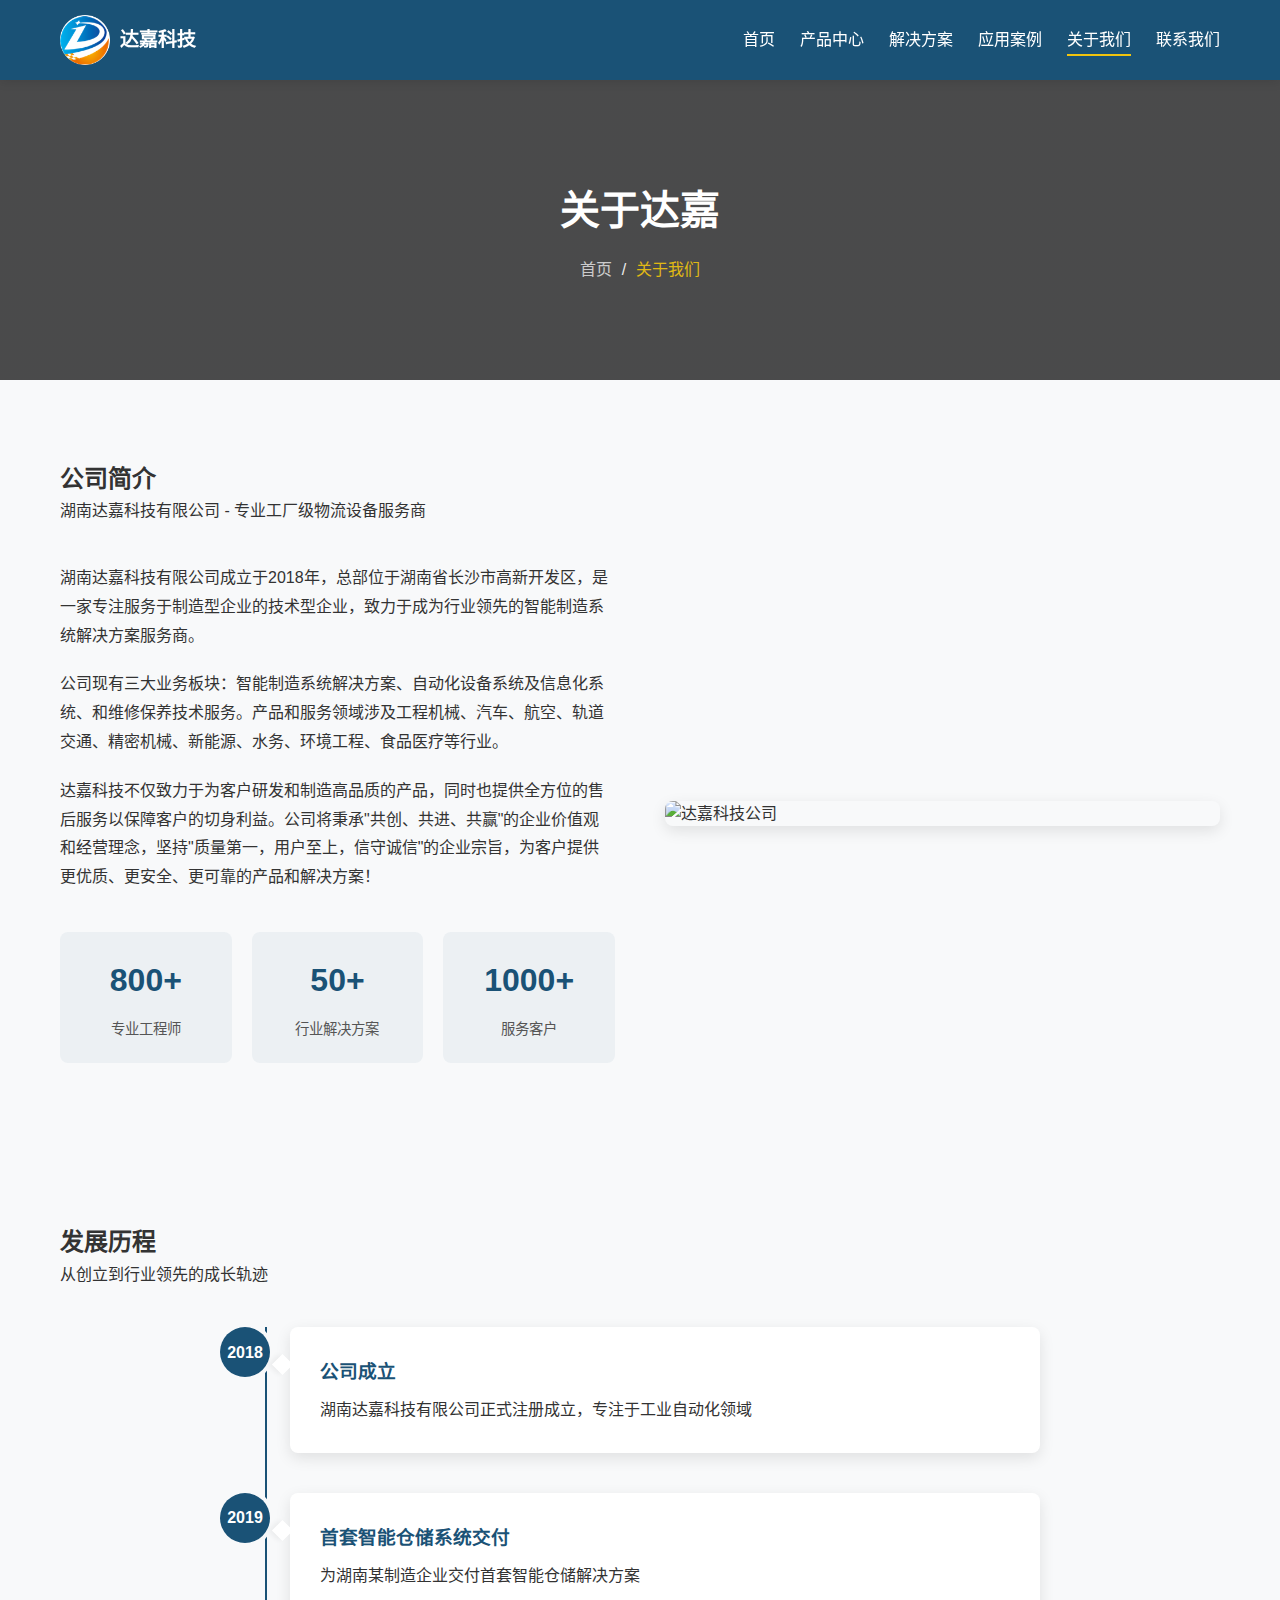
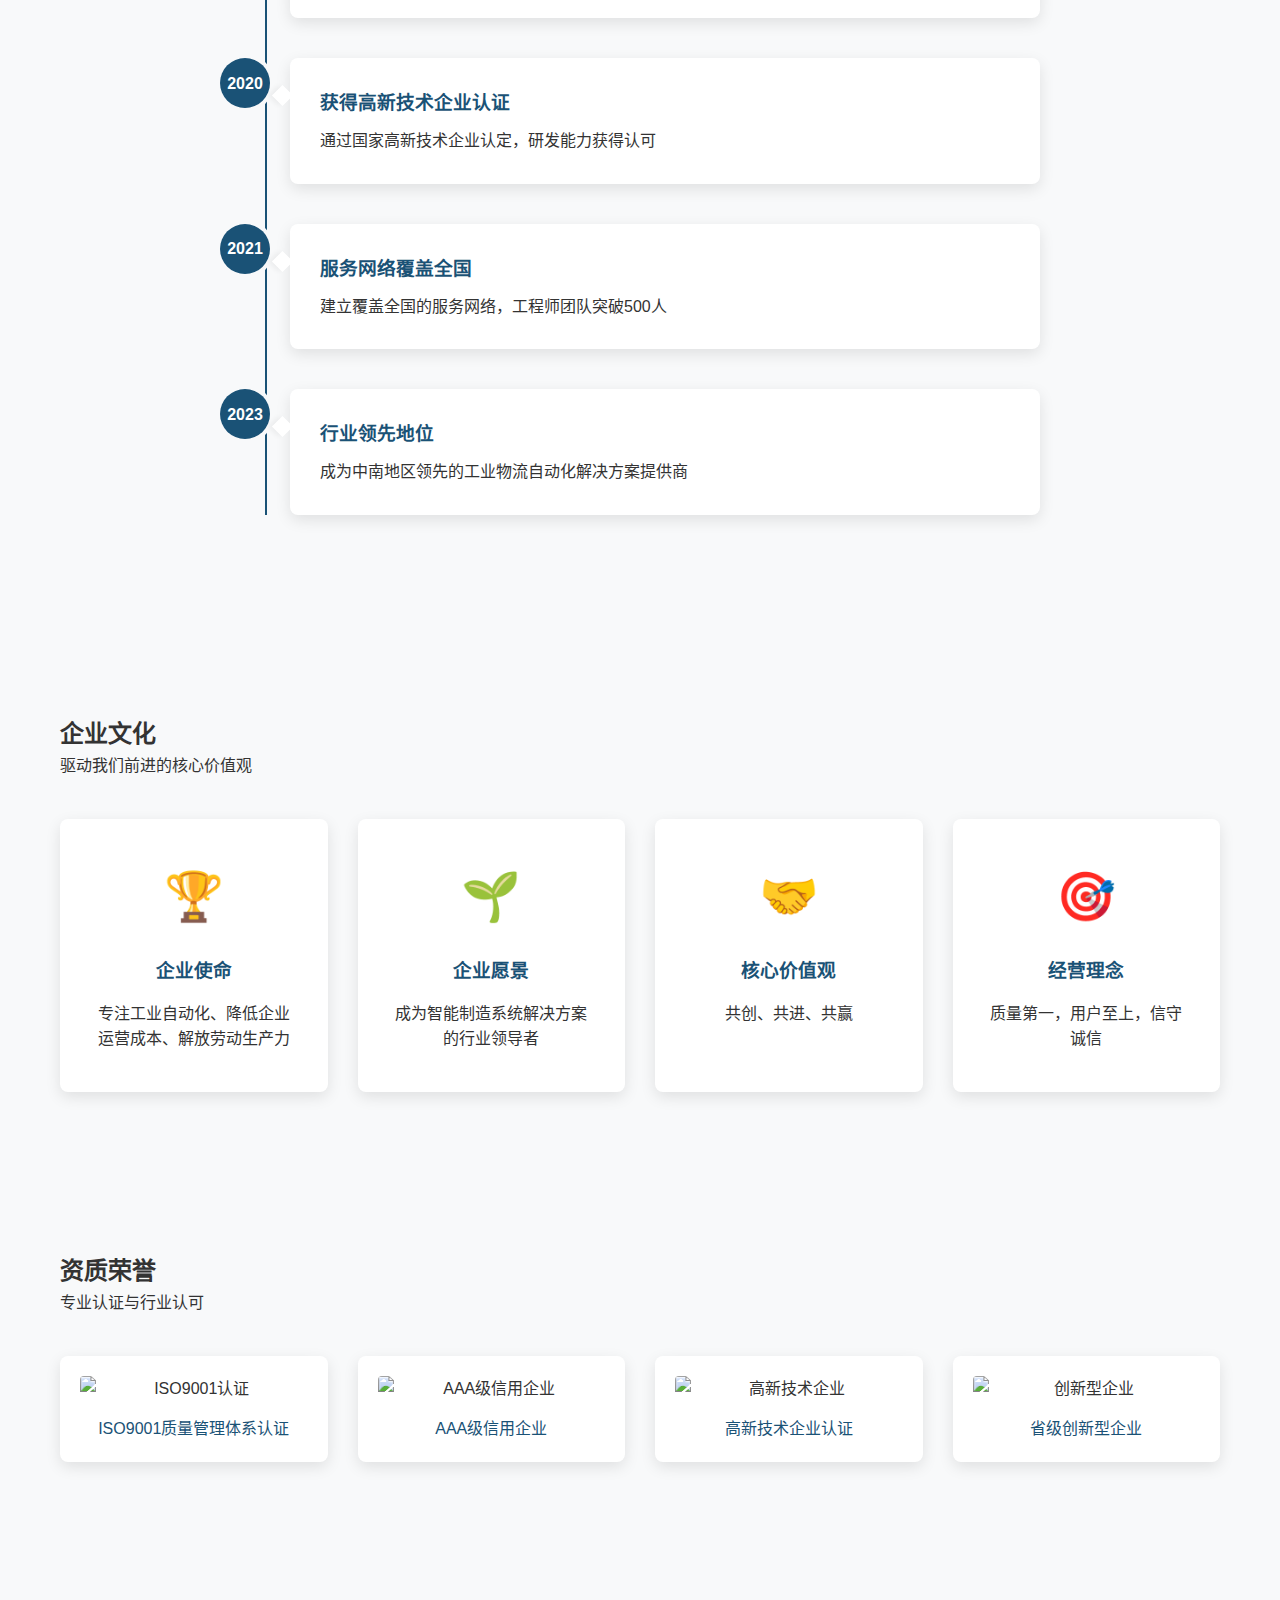
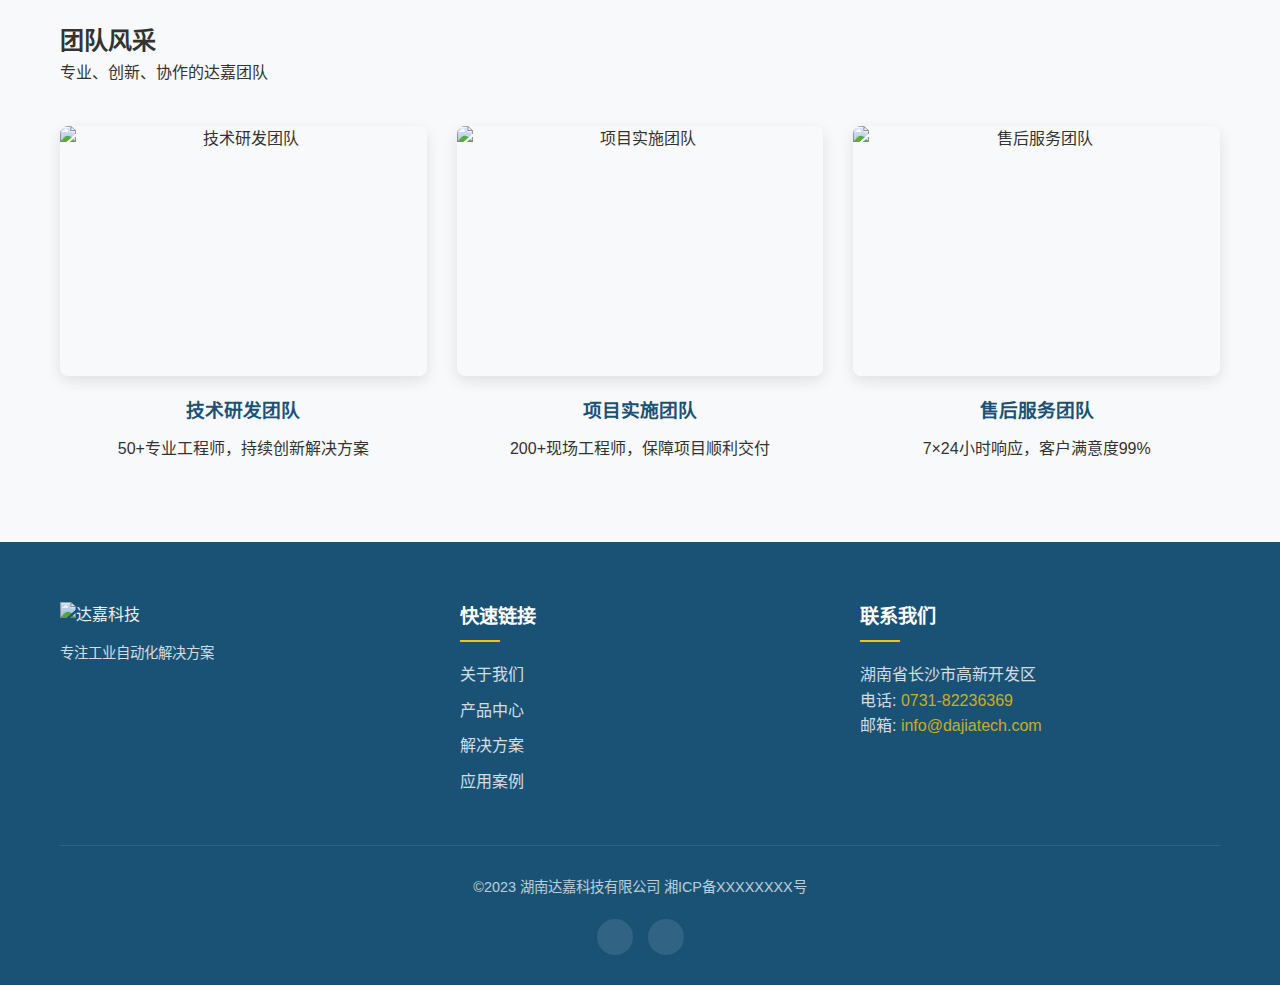
==== about.html @ d8d7ec92 "Add files via upload" ====
<!DOCTYPE html>
<html lang="zh-CN">
<head>
    <meta charset="UTF-8">
    <meta name="viewport" content="width=device-width, initial-scale=1.0">
    <meta name="description" content="湖南达嘉科技有限公司 - 专业工厂级物流设备服务商，提供智能制造系统解决方案、自动化设备和维修保养技术服务">
    <meta name="keywords" content="达嘉科技,公司简介,发展历程,企业文化,资质荣誉">
    <title>关于我们 - 湖南达嘉科技有限公司</title>
    <link rel="stylesheet" href="css/index.css">
    <link rel="stylesheet" href="css/about.css">
    <link rel="preload" href="assets/img/about-banner.jpg" as="image">
    <link rel="icon" href="assets/img/favicon.ico" type="image/x-icon">
</head>
<body>
    <!-- 导航栏 -->
    <header>
        <nav class="navbar">
            <div class="container nav-container">
                <a href="index.html" class="logo-link" aria-label="达嘉科技首页">
                    <img src="assets/img/logo.png" alt="达嘉科技" class="logo-img" width="180" height="60" loading="eager">
                    <span class="logo-text">达嘉科技</span>
                </a>
                <button class="mobile-menu-btn" aria-label="菜单" aria-expanded="false">
                    <span class="menu-icon"></span>
                </button>
                <ul class="menu">
                    <li><a href="index.html">首页</a></li>
                    <li><a href="products.html">产品中心</a></li>
                    <li><a href="solutions.html">解决方案</a></li>
                    <li><a href="cases.html">应用案例</a></li>
                    <li><a href="about.html" class="active">关于我们</a></li>
                    <li><a href="contact.html">联系我们</a></li>
                </ul>
            </div>
        </nav>
    </header>
    
    <!-- 关于我们 Banner -->
    <section class="page-banner" aria-label="关于达嘉">
        <div class="container">
            <h1>关于达嘉</h1>
            <p class="breadcrumb">
                <a href="index.html">首页</a> / <span>关于我们</span>
            </p>
        </div>
    </section>
    
    <!-- 主要内容 -->
    <main class="about-page">
        <!-- 公司简介 -->
        <section class="about-intro" aria-labelledby="company-intro">
            <div class="container">
                <div class="section-header">
                    <h2 id="company-intro">公司简介</h2>
                    <p class="section-subtitle">湖南达嘉科技有限公司 - 专业工厂级物流设备服务商</p>
                </div>
                <div class="intro-content">
                    <div class="intro-text">
                        <p>湖南达嘉科技有限公司成立于2018年，总部位于湖南省长沙市高新开发区，是一家专注服务于制造型企业的技术型企业，致力于成为行业领先的智能制造系统解决方案服务商。</p>
                        <p>公司现有三大业务板块：智能制造系统解决方案、自动化设备系统及信息化系统、和维修保养技术服务。产品和服务领域涉及工程机械、汽车、航空、轨道交通、精密机械、新能源、水务、环境工程、食品医疗等行业。</p>
                        <p>达嘉科技不仅致力于为客户研发和制造高品质的产品，同时也提供全方位的售后服务以保障客户的切身利益。公司将秉承"共创、共进、共赢"的企业价值观和经营理念，坚持"质量第一，用户至上，信守诚信"的企业宗旨，为客户提供更优质、更安全、更可靠的产品和解决方案！</p>
                        <div class="achievements">
                            <div class="achievement-item">
                                <span class="achievement-number">800+</span>
                                <span class="achievement-text">专业工程师</span>
                            </div>
                            <div class="achievement-item">
                                <span class="achievement-number">50+</span>
                                <span class="achievement-text">行业解决方案</span>
                            </div>
                            <div class="achievement-item">
                                <span class="achievement-number">1000+</span>
                                <span class="achievement-text">服务客户</span>
                            </div>
                        </div>
                    </div>
                    <div class="intro-image">
                        <img src="assets/img/about-company.jpg" alt="达嘉科技公司" loading="lazy">
                    </div>
                </div>
            </div>
        </section>
        
        <!-- 发展历程 -->
        <section class="history-section" aria-labelledby="company-history">
            <div class="container">
                <div class="section-header">
                    <h2 id="company-history">发展历程</h2>
                    <p class="section-subtitle">从创立到行业领先的成长轨迹</p>
                </div>
                <div class="timeline">
                    <div class="timeline-item">
                        <div class="timeline-year">2018</div>
                        <div class="timeline-content">
                            <h3>公司成立</h3>
                            <p>湖南达嘉科技有限公司正式注册成立，专注于工业自动化领域</p>
                        </div>
                    </div>
                    <div class="timeline-item">
                        <div class="timeline-year">2019</div>
                        <div class="timeline-content">
                            <h3>首套智能仓储系统交付</h3>
                            <p>为湖南某制造企业交付首套智能仓储解决方案</p>
                        </div>
                    </div>
                    <div class="timeline-item">
                        <div class="timeline-year">2020</div>
                        <div class="timeline-content">
                            <h3>获得高新技术企业认证</h3>
                            <p>通过国家高新技术企业认定，研发能力获得认可</p>
                        </div>
                    </div>
                    <div class="timeline-item">
                        <div class="timeline-year">2021</div>
                        <div class="timeline-content">
                            <h3>服务网络覆盖全国</h3>
                            <p>建立覆盖全国的服务网络，工程师团队突破500人</p>
                        </div>
                    </div>
                    <div class="timeline-item">
                        <div class="timeline-year">2023</div>
                        <div class="timeline-content">
                            <h3>行业领先地位</h3>
                            <p>成为中南地区领先的工业物流自动化解决方案提供商</p>
                        </div>
                    </div>
                </div>
            </div>
        </section>
        
        <!-- 企业文化 -->
        <section class="culture-section" aria-labelledby="company-culture">
            <div class="container">
                <div class="section-header">
                    <h2 id="company-culture">企业文化</h2>
                    <p class="section-subtitle">驱动我们前进的核心价值观</p>
                </div>
                <div class="culture-grid">
                    <div class="culture-card">
                        <div class="culture-icon">🏆</div>
                        <h3>企业使命</h3>
                        <p>专注工业自动化、降低企业运营成本、解放劳动生产力</p>
                    </div>
                    <div class="culture-card">
                        <div class="culture-icon">🌱</div>
                        <h3>企业愿景</h3>
                        <p>成为智能制造系统解决方案的行业领导者</p>
                    </div>
                    <div class="culture-card">
                        <div class="culture-icon">🤝</div>
                        <h3>核心价值观</h3>
                        <p>共创、共进、共赢</p>
                    </div>
                    <div class="culture-card">
                        <div class="culture-icon">🎯</div>
                        <h3>经营理念</h3>
                        <p>质量第一，用户至上，信守诚信</p>
                    </div>
                </div>
            </div>
        </section>
        
        <!-- 资质荣誉 -->
        <section class="certificates-section" aria-labelledby="company-certificates">
            <div class="container">
                <div class="section-header">
                    <h2 id="company-certificates">资质荣誉</h2>
                    <p class="section-subtitle">专业认证与行业认可</p>
                </div>
                <div class="certificates-slider">
                    <div class="certificate-item">
                        <img src="assets/img/cert-iso9001.jpg" alt="ISO9001认证" loading="lazy">
                        <p>ISO9001质量管理体系认证</p>
                    </div>
                    <div class="certificate-item">
                        <img src="assets/img/cert-aaa.jpg" alt="AAA级信用企业" loading="lazy">
                        <p>AAA级信用企业</p>
                    </div>
                    <div class="certificate-item">
                        <img src="assets/img/cert-high-tech.jpg" alt="高新技术企业" loading="lazy">
                        <p>高新技术企业认证</p>
                    </div>
                    <div class="certificate-item">
                        <img src="assets/img/cert-innovation.jpg" alt="创新型企业" loading="lazy">
                        <p>省级创新型企业</p>
                    </div>
                </div>
            </div>
        </section>
        
        <!-- 团队风采 -->
        <section class="team-section" aria-labelledby="company-team">
            <div class="container">
                <div class="section-header">
                    <h2 id="company-team">团队风采</h2>
                    <p class="section-subtitle">专业、创新、协作的达嘉团队</p>
                </div>
                <div class="team-grid">
                    <div class="team-member">
                        <img src="assets/img/team1.jpg" alt="技术研发团队" loading="lazy">
                        <h3>技术研发团队</h3>
                        <p>50+专业工程师，持续创新解决方案</p>
                    </div>
                    <div class="team-member">
                        <img src="assets/img/team2.jpg" alt="项目实施团队" loading="lazy">
                        <h3>项目实施团队</h3>
                        <p>200+现场工程师，保障项目顺利交付</p>
                    </div>
                    <div class="team-member">
                        <img src="assets/img/team3.jpg" alt="售后服务团队" loading="lazy">
                        <h3>售后服务团队</h3>
                        <p>7×24小时响应，客户满意度99%</p>
                    </div>
                </div>
            </div>
        </section>
    </main>
    
    <!-- 页脚 -->
    <footer class="site-footer">
        <div class="container">
            <div class="footer-content">
                <div class="footer-brand">
                    <img src="assets/img/logo-white.png" alt="达嘉科技" class="footer-logo" width="120" loading="lazy">
                    <p class="footer-slogan">专注工业自动化解决方案</p>
                </div>
                <div class="footer-links">
                    <h3 class="footer-heading">快速链接</h3>
                    <ul>
                        <li><a href="about.html">关于我们</a></li>
                        <li><a href="products.html">产品中心</a></li>
                        <li><a href="solutions.html">解决方案</a></li>
                        <li><a href="cases.html">应用案例</a></li>
                    </ul>
                </div>
                <div class="footer-contact">
                    <h3 class="footer-heading">联系我们</h3>
                    <address>
                        <p>湖南省长沙市高新开发区</p>
                        <p>电话: <a href="tel:0731-82236369">0731-82236369</a></p>
                        <p>邮箱: <a href="mailto:info@dajiatech.com">info@dajiatech.com</a></p>
                    </address>
                </div>
            </div>
            <div class="footer-bottom">
                <p class="copyright">©2023 湖南达嘉科技有限公司 湘ICP备XXXXXXXX号</p>
                <div class="social-links">
                    <a href="#" aria-label="微信公众号"><span class="icon-wechat"></span></a>
                    <a href="#" aria-label="LinkedIn"><span class="icon-linkedin"></span></a>
                </div>
            </div>
        </div>
    </footer>

    <script src="js/main.js" defer></script>
</body>
</html>
---- css/index.css ----
/* ===== 全局样式与变量 ===== */
:root {
    --primary-color: #1a5276;
    --secondary-color: #f1c40f;
    --text-color: #333;
    --light-bg: #f8f9fa;
    --white: #fff;
    --dark-gray: #555;
    --transition: all 0.3s ease;
    --box-shadow: 0 5px 15px rgba(0,0,0,0.1);
    --border-radius: 8px;
}

* {
    margin: 0;
    padding: 0;
    box-sizing: border-box;
}

html {
    scroll-behavior: smooth;
}

body {
    font-family: 'Microsoft YaHei', 'PingFang SC', Arial, sans-serif;
    color: var(--text-color);
    line-height: 1.6;
    background-color: var(--light-bg);
    overflow-x: hidden;
}

.container {
    width: 100%;
    max-width: 1200px;
    margin: 0 auto;
    padding: 0 20px;
}

img {
    max-width: 100%;
    height: auto;
    display: block;
}

a {
    text-decoration: none;
    color: inherit;
    transition: var(--transition);
}

/* ===== 导航栏 ===== */
.navbar {
    background-color: var(--primary-color);
    padding: 15px 0;
    position: sticky;
    top: 0;
    z-index: 1000;
    box-shadow: 0 2px 10px rgba(0,0,0,0.1);
}

.nav-container {
    display: flex;
    justify-content: space-between;
    align-items: center;
}

.logo-link {
    display: flex;
    align-items: center;
    gap: 10px;
}

.logo-img {
    height: 50px;
    width: auto;
    transition: opacity 0.3s;
}

.logo-text {
    color: var(--white);
    font-weight: bold;
    font-size: 1.2rem;
}

.menu {
    display: flex;
    list-style: none;
    gap: 25px;
}

.menu li a {
    color: var(--white);
    font-weight: 500;
    padding: 8px 0;
    position: relative;
}

.menu li a::after {
    content: '';
    position: absolute;
    bottom: 0;
    left: 0;
    width: 0;
    height: 2px;
    background: var(--secondary-color);
    transition: var(--transition);
}

.menu li a:hover::after,
.menu li a.active::after {
    width: 100%;
}

.mobile-menu-btn {
    display: none;
    background: none;
    border: none;
    cursor: pointer;
    padding: 5px;
    color: var(--white);
}

.menu-icon {
    display: block;
    width: 24px;
    height: 2px;
    background: currentColor;
    position: relative;
}

.menu-icon::before,
.menu-icon::after {
    content: '';
    position: absolute;
    width: 100%;
    height: 2px;
    background: currentColor;
    left: 0;
    transition: var(--transition);
}

.menu-icon::before {
    top: -6px;
}

.menu-icon::after {
    bottom: -6px;
}

.mobile-menu-btn[aria-expanded="true"] .menu-icon {
    background: transparent;
}

.mobile-menu-btn[aria-expanded="true"] .menu-icon::before {
    transform: rotate(45deg);
    top: 0;
}

.mobile-menu-btn[aria-expanded="true"] .menu-icon::after {
    transform: rotate(-45deg);
    bottom: 0;
}

/* ===== 轮播图 ===== */
.banner {
    height: 80vh;
    min-height: 500px;
    background: linear-gradient(rgba(0,0,0,0.7), rgba(0,0,0,0.7)), 
                url('../assets/img/banner.jpg') center/cover no-repeat;
    display: flex;
    align-items: center;
    text-align: center;
    color: var(--white);
    position: relative;
}

.banner-content {
    max-width: 800px;
    margin: 0 auto;
    padding: 0 20px;
    position: relative;
    z-index: 1;
}

.banner h1 {
    font-size: clamp(2rem, 5vw, 3rem);
    margin-bottom: 20px;
    line-height: 1.2;
    text-shadow: 0 2px 4px rgba(0,0,0,0.3);
}

.banner-subtitle {
    font-size: clamp(1rem, 2vw, 1.5rem);
    margin-bottom: 30px;
    opacity: 0.9;
}

.cta-button {
    display: inline-block;
    background-color: var(--secondary-color);
    color: var(--primary-color);
    padding: 12px 30px;
    border-radius: var(--border-radius);
    font-weight: bold;
    transition: var(--transition);
    border: 2px solid transparent;
}

.cta-button:hover {
    background-color: transparent;
    color: var(--white);
    border-color: var(--white);
    transform: translateY(-3px);
}

/* ===== 业务板块 ===== */
.services {
    padding: 80px 0;
    background-color: var(--white);
}

.section-title {
    text-align: center;
    margin-bottom: 50px;
    font-size: clamp(1.8rem, 3vw, 2.5rem);
    color: var(--primary-color);
    position: relative;
}

.section-title::after {
    content: '';
    position: absolute;
    bottom: -15px;
    left: 50%;
    transform: translateX(-50%);
    width: 80px;
    height: 3px;
    background: var(--secondary-color);
}

.service-grid {
    display: grid;
    grid-template-columns: repeat(auto-fit, minmax(300px, 1fr));
    gap: 30px;
}

.service-card {
    background: var(--white);
    padding: 40px 30px;
    border-radius: var(--border-radius);
    box-shadow: var(--box-shadow);
    text-align: center;
    transition: var(--transition);
    border: 1px solid rgba(0,0,0,0.05);
}

.service-card:hover {
    transform: translateY(-10px);
    box-shadow: 0 15px 30px rgba(0,0,0,0.15);
}

.service-icon {
    font-size: 3rem;
    margin-bottom: 20px;
    color: var(--primary-color);
}

.service-card h3 {
    margin: 15px 0;
    color: var(--primary-color);
    font-size: 1.3rem;
}

.service-card p {
    color: var(--dark-gray);
    margin-bottom: 20px;
}

.learn-more {
    color: var(--primary-color);
    font-weight: 500;
    display: inline-flex;
    align-items: center;
    gap: 5px;
}

.learn-more::after {
    content: '→';
    transition: var(--transition);
}

.learn-more:hover::after {
    transform: translateX(3px);
}

/* ===== 客户案例 ===== */
.clients {
    padding: 80px 0;
    background-color: var(--light-bg);
}

.client-logos {
    display: flex;
    flex-wrap: wrap;
    justify-content: center;
    align-items: center;
    gap: 40px;
    padding: 20px 0;
}

.client-logo {
    background: var(--white);
    padding: 15px 30px;
    border-radius: var(--border-radius);
    box-shadow: var(--box-shadow);
    font-weight: bold;
    color: var(--primary-color);
    transition: var(--transition);
}

.client-logo:hover {
    transform: scale(1.05);
    box-shadow: 0 8px 20px rgba(0,0,0,0.1);
}

/* ===== 页脚 ===== */
.site-footer {
    background-color: var(--primary-color);
    color: var(--white);
    padding: 60px 0 30px;
}

.footer-content {
    display: grid;
    grid-template-columns: repeat(auto-fit, minmax(250px, 1fr));
    gap: 40px;
    margin-bottom: 40px;
}

.footer-brand {
    display: flex;
    flex-direction: column;
    gap: 15px;
}

.footer-logo {
    width: 120px;
    height: auto;
    opacity: 0.9;
}

.footer-slogan {
    opacity: 0.8;
    font-size: 0.9rem;
}

.footer-heading {
    font-size: 1.2rem;
    margin-bottom: 20px;
    position: relative;
    padding-bottom: 10px;
}

.footer-heading::after {
    content: '';
    position: absolute;
    bottom: 0;
    left: 0;
    width: 40px;
    height: 2px;
    background: var(--secondary-color);
}

.footer-links ul {
    list-style: none;
}

.footer-links li {
    margin-bottom: 10px;
}

.footer-links a {
    opacity: 0.8;
}

.footer-links a:hover {
    opacity: 1;
    color: var(--secondary-color);
}

.footer-contact address {
    font-style: normal;
    opacity: 0.8;
}

.footer-contact a {
    color: var(--secondary-color);
}

.footer-bottom {
    display: flex;
    flex-direction: column;
    align-items: center;
    gap: 20px;
    padding-top: 30px;
    border-top: 1px solid rgba(255,255,255,0.1);
}

.copyright {
    opacity: 0.7;
    font-size: 0.9rem;
    text-align: center;
}

.social-links {
    display: flex;
    gap: 15px;
}

.social-links a {
    display: inline-flex;
    align-items: center;
    justify-content: center;
    width: 36px;
    height: 36px;
    border-radius: 50%;
    background: rgba(255,255,255,0.1);
    transition: var(--transition);
}

.social-links a:hover {
    background: var(--secondary-color);
    color: var(--primary-color);
}

/* ===== 移动端适配 ===== */
@media (max-width: 992px) {
    .banner {
        height: 70vh;
        min-height: 400px;
    }
}

@media (max-width: 768px) {
    .menu {
        display: none;
        position: fixed;
        top: 80px;
        left: 0;
        width: 100%;
        background: var(--primary-color);
        flex-direction: column;
        padding: 20px 0;
        box-shadow: 0 5px 10px rgba(0,0,0,0.1);
        gap: 0;
    }
    
    .menu.active {
        display: flex;
    }
    
    .menu li {
        margin: 0;
        text-align: center;
        padding: 15px 0;
        border-top: 1px solid rgba(255,255,255,0.1);
    }
    
    .mobile-menu-btn {
        display: block;
    }
    
    .banner {
        min-height: 300px;
    }
    
    .service-grid {
        grid-template-columns: 1fr;
    }
}

@media (max-width: 576px) {
    .logo-img {
        height: 40px;
    }
    
    .logo-text {
        display: none;
    }
    
    .client-logos {
        gap: 20px;
    }
    
    .client-logo {
        padding: 10px 20px;
        font-size: 0.9rem;
    }
    
    .footer-content {
        grid-template-columns: 1fr;
    }
}
---- css/about.css ----
/* ===== 关于我们页面专用样式 ===== */
.page-banner {
    height: 300px;
    background: linear-gradient(rgba(0,0,0,0.7), rgba(0,0,0,0.7)), 
                url('../assets/img/about-banner.jpg') center/cover no-repeat;
    display: flex;
    align-items: center;
    color: var(--white);
    text-align: center;
    position: relative;
}

.page-banner h1 {
    font-size: 2.5rem;
    margin-bottom: 15px;
}

.breadcrumb {
    display: flex;
    justify-content: center;
    gap: 10px;
    font-size: 1rem;
    opacity: 0.9;
}

.breadcrumb a {
    color: var(--white);
    opacity: 0.8;
}

.breadcrumb a:hover {
    opacity: 1;
    text-decoration: underline;
}

.breadcrumb span {
    color: var(--secondary-color);
}

/* 公司简介 */
.about-intro {
    padding: 80px 0;
}

.intro-content {
    display: grid;
    grid-template-columns: 1fr 1fr;
    gap: 50px;
    align-items: center;
    margin-top: 40px;
}

.intro-text {
    line-height: 1.8;
}

.intro-text p {
    margin-bottom: 20px;
}

.intro-image {
    border-radius: var(--border-radius);
    overflow: hidden;
    box-shadow: var(--box-shadow);
}

.intro-image img {
    width: 100%;
    height: auto;
    transition: transform 0.5s ease;
}

.intro-image:hover img {
    transform: scale(1.03);
}

.achievements {
    display: grid;
    grid-template-columns: repeat(3, 1fr);
    gap: 20px;
    margin-top: 40px;
}

.achievement-item {
    text-align: center;
    padding: 20px;
    background: rgba(26, 82, 118, 0.05);
    border-radius: var(--border-radius);
}

.achievement-number {
    display: block;
    font-size: 2rem;
    font-weight: bold;
    color: var(--primary-color);
    margin-bottom: 5px;
}

.achievement-text {
    font-size: 0.9rem;
    color: var(--dark-gray);
}

/* 发展历程 */
.history-section {
    padding: 80px 0;
    background: var(--light-bg);
}

.timeline {
    position: relative;
    max-width: 800px;
    margin: 40px auto 0;
    padding-left: 50px;
}

.timeline::before {
    content: '';
    position: absolute;
    top: 0;
    left: 25px;
    height: 100%;
    width: 2px;
    background: var(--primary-color);
}

.timeline-item {
    position: relative;
    margin-bottom: 40px;
}

.timeline-year {
    position: absolute;
    left: -70px;
    top: 0;
    width: 50px;
    height: 50px;
    border-radius: 50%;
    background: var(--primary-color);
    color: var(--white);
    display: flex;
    align-items: center;
    justify-content: center;
    font-weight: bold;
    box-shadow: 0 0 0 4px var(--light-bg);
}

.timeline-content {
    background: var(--white);
    padding: 30px;
    border-radius: var(--border-radius);
    box-shadow: var(--box-shadow);
    position: relative;
}

.timeline-content::before {
    content: '';
    position: absolute;
    left: -15px;
    top: 30px;
    width: 15px;
    height: 15px;
    background: var(--white);
    transform: rotate(45deg);
    box-shadow: -3px 3px 5px rgba(0,0,0,0.05);
}

.timeline-content h3 {
    color: var(--primary-color);
    margin-bottom: 10px;
}

/* 企业文化 */
.culture-section {
    padding: 80px 0;
}

.culture-grid {
    display: grid;
    grid-template-columns: repeat(auto-fit, minmax(250px, 1fr));
    gap: 30px;
    margin-top: 40px;
}

.culture-card {
    background: var(--white);
    padding: 40px 30px;
    border-radius: var(--border-radius);
    box-shadow: var(--box-shadow);
    text-align: center;
    transition: var(--transition);
}

.culture-card:hover {
    transform: translateY(-10px);
    box-shadow: 0 15px 30px rgba(0,0,0,0.1);
}

.culture-icon {
    font-size: 3rem;
    margin-bottom: 20px;
}

.culture-card h3 {
    color: var(--primary-color);
    margin-bottom: 15px;
}

/* 资质荣誉 */
.certificates-section {
    padding: 80px 0;
    background: var(--light-bg);
}

.certificates-slider {
    display: grid;
    grid-template-columns: repeat(auto-fit, minmax(200px, 1fr));
    gap: 30px;
    margin-top: 40px;
}

.certificate-item {
    background: var(--white);
    padding: 20px;
    border-radius: var(--border-radius);
    box-shadow: var(--box-shadow);
    text-align: center;
    transition: var(--transition);
}

.certificate-item:hover {
    transform: translateY(-5px);
}

.certificate-item img {
    width: 100%;
    height: auto;
    border-radius: 4px;
    margin-bottom: 15px;
}

.certificate-item p {
    font-weight: 500;
    color: var(--primary-color);
}

/* 团队风采 */
.team-section {
    padding: 80px 0;
}

.team-grid {
    display: grid;
    grid-template-columns: repeat(auto-fit, minmax(300px, 1fr));
    gap: 30px;
    margin-top: 40px;
}

.team-member {
    text-align: center;
}

.team-member img {
    width: 100%;
    height: 250px;
    object-fit: cover;
    border-radius: var(--border-radius);
    margin-bottom: 20px;
    box-shadow: var(--box-shadow);
    transition: var(--transition);
}

.team-member img:hover {
    transform: scale(1.02);
}

.team-member h3 {
    color: var(--primary-color);
    margin-bottom: 10px;
}

/* 响应式调整 */
@media (max-width: 992px) {
    .intro-content {
        grid-template-columns: 1fr;
        gap: 30px;
    }
    
    .intro-image {
        order: -1;
    }
    
    .achievements {
        grid-template-columns: repeat(2, 1fr);
    }
}

@media (max-width: 768px) {
    .page-banner {
        height: 250px;
    }
    
    .timeline {
        padding-left: 30px;
    }
    
    .timeline-year {
        left: -50px;
        width: 40px;
        height: 40px;
        font-size: 0.9rem;
    }
}

@media (max-width: 576px) {
    .page-banner h1 {
        font-size: 2rem;
    }
    
    .achievements {
        grid-template-columns: 1fr;
    }
    
    .timeline::before {
        left: 15px;
    }
    
    .timeline-year {
        left: -40px;
        width: 30px;
        height: 30px;
        font-size: 0.8rem;
    }
    
    .timeline-content {
        padding: 20px;
    }
    
    .team-member img {
        height: 200px;
    }
}
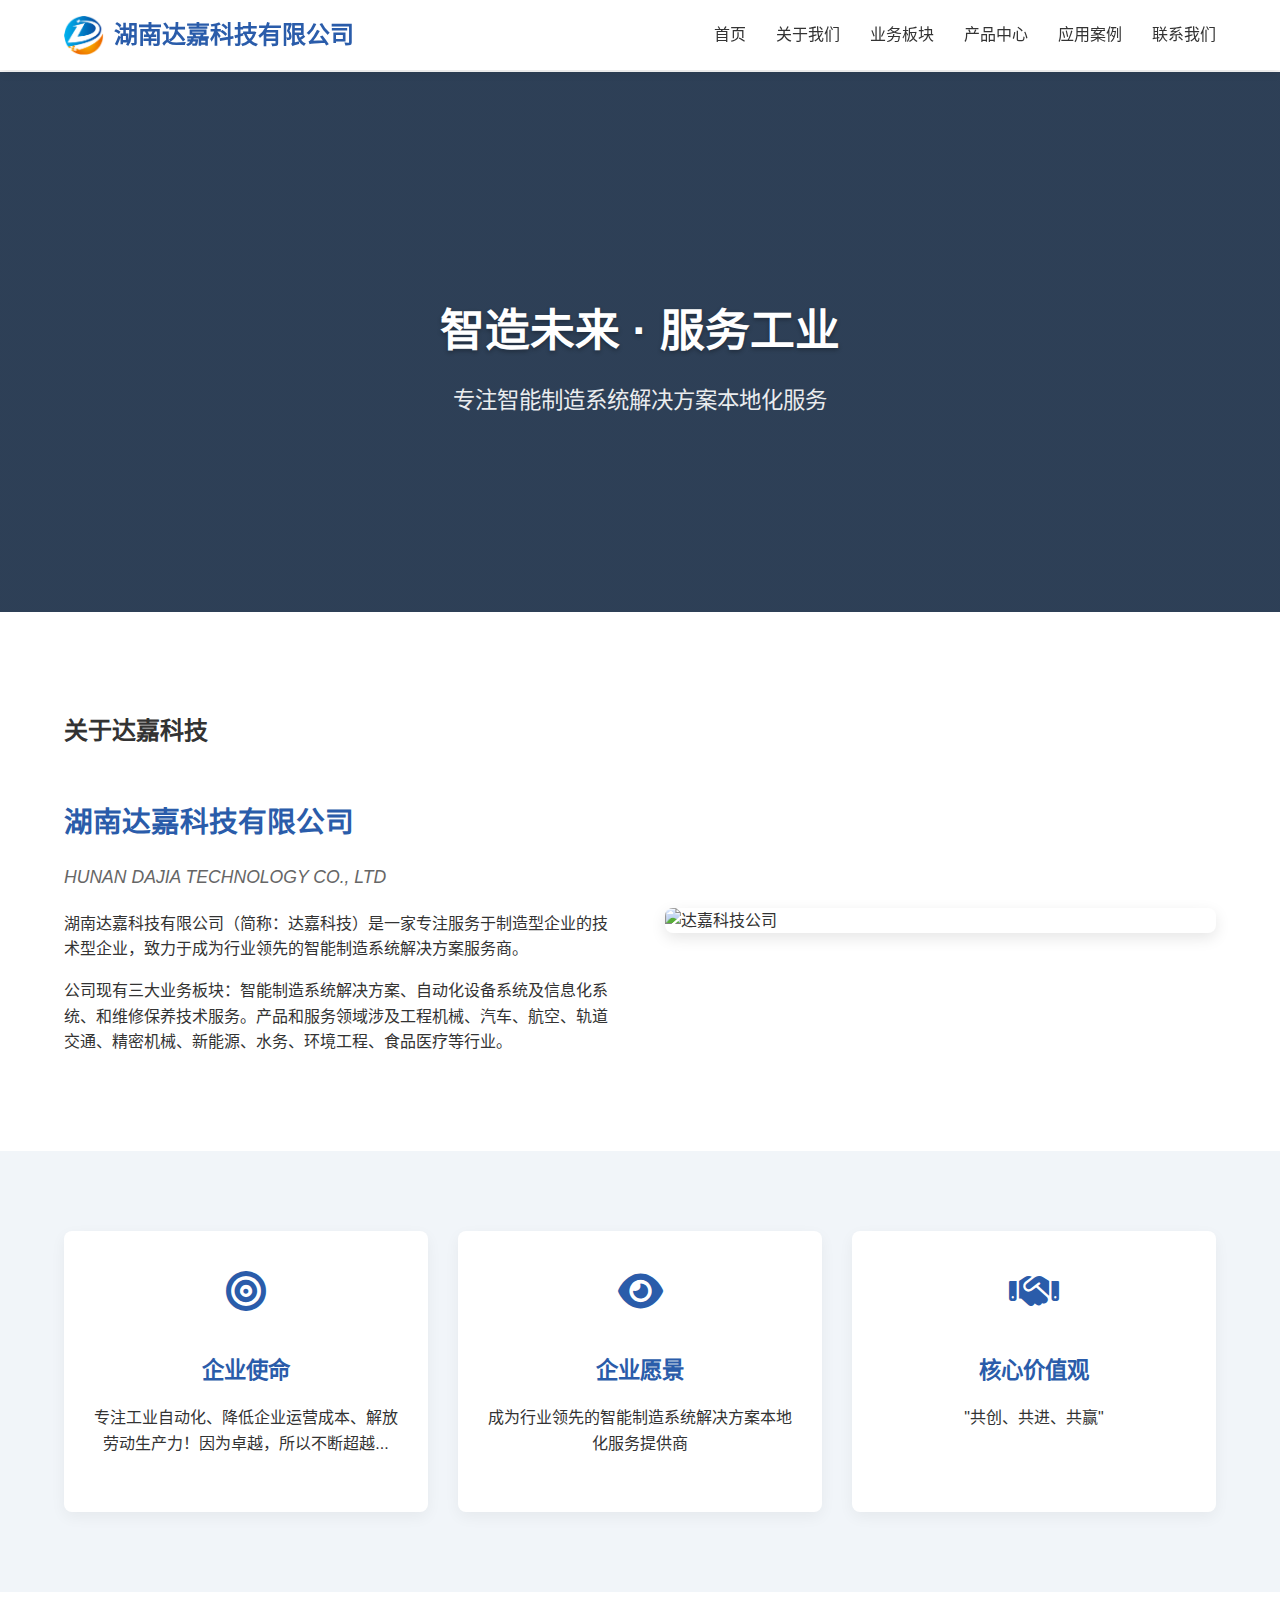
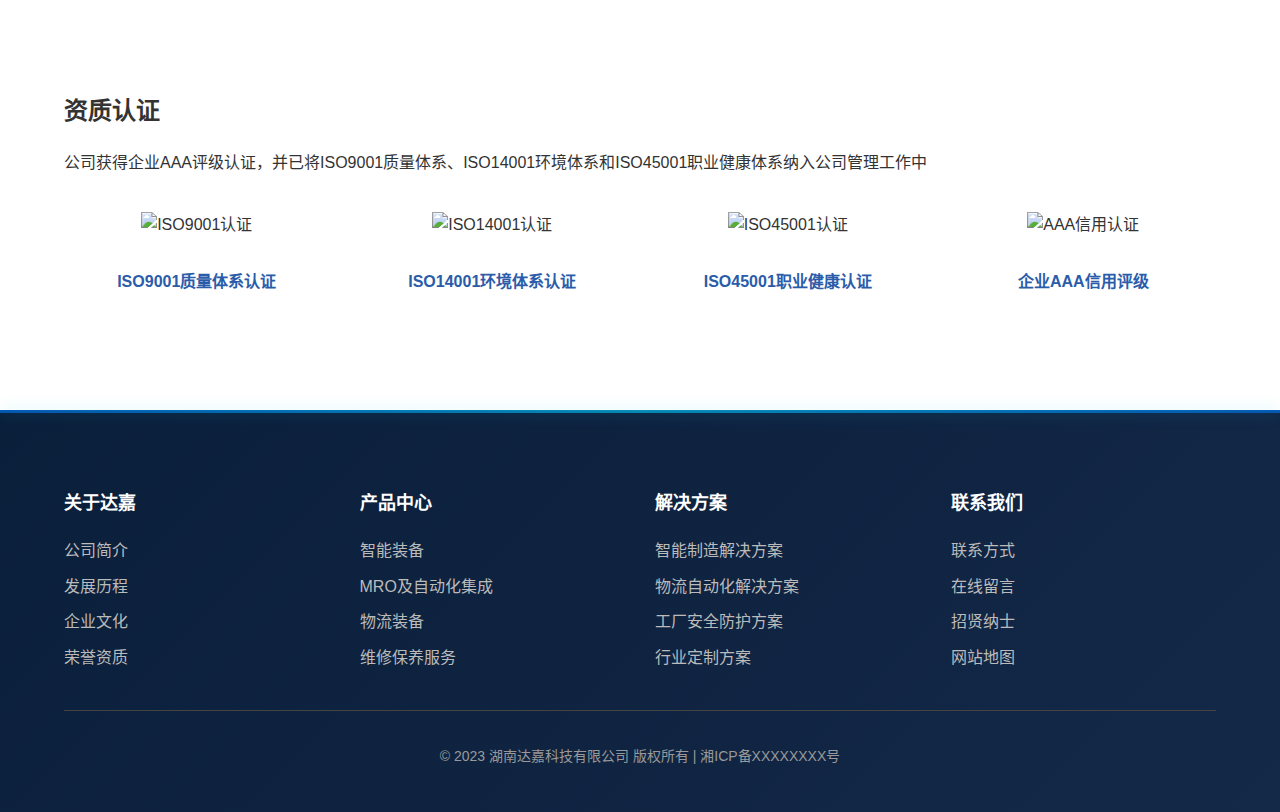
==== commit 984ec6fc: "Add files via upload" ====
--- a/about.html
+++ b/about.html
@@ -1,257 +1,119 @@
 <!DOCTYPE html>
 <html lang="zh-CN">
+
 <head>
     <meta charset="UTF-8">
     <meta name="viewport" content="width=device-width, initial-scale=1.0">
-    <meta name="description" content="湖南达嘉科技有限公司 - 专业工厂级物流设备服务商，提供智能制造系统解决方案、自动化设备和维修保养技术服务">
-    <meta name="keywords" content="达嘉科技,公司简介,发展历程,企业文化,资质荣誉">
-    <title>关于我们 - 湖南达嘉科技有限公司</title>
-    <link rel="stylesheet" href="css/index.css">
+    <title>关于我们 - 湖南达嘉科技有限公司 | 智能制造系统解决方案专家</title>
+    <link rel="stylesheet" href="https://cdnjs.cloudflare.com/ajax/libs/font-awesome/6.5.1/css/all.min.css">
+    <link rel="stylesheet" href="css/style.css">
     <link rel="stylesheet" href="css/about.css">
-    <link rel="preload" href="assets/img/about-banner.jpg" as="image">
-    <link rel="icon" href="assets/img/favicon.ico" type="image/x-icon">
 </head>
+
 <body>
-    <!-- 导航栏 -->
-    <header>
-        <nav class="navbar">
-            <div class="container nav-container">
-                <a href="index.html" class="logo-link" aria-label="达嘉科技首页">
-                    <img src="assets/img/logo.png" alt="达嘉科技" class="logo-img" width="180" height="60" loading="eager">
-                    <span class="logo-text">达嘉科技</span>
-                </a>
-                <button class="mobile-menu-btn" aria-label="菜单" aria-expanded="false">
-                    <span class="menu-icon"></span>
-                </button>
-                <ul class="menu">
-                    <li><a href="index.html">首页</a></li>
-                    <li><a href="products.html">产品中心</a></li>
-                    <li><a href="solutions.html">解决方案</a></li>
-                    <li><a href="cases.html">应用案例</a></li>
-                    <li><a href="about.html" class="active">关于我们</a></li>
-                    <li><a href="contact.html">联系我们</a></li>
-                </ul>
+    <!-- 导入头部 -->
+    <div id="header-placeholder"></div>
+
+    <main class="about-page">
+        <!-- 公司简介横幅 -->
+        <section class="about-hero">
+            <div class="hero-overlay">
+                <h1>智造未来 · 服务工业</h1>
+                <p>专注智能制造系统解决方案本地化服务</p>
             </div>
-        </nav>
-    </header>
-    
-    <!-- 关于我们 Banner -->
-    <section class="page-banner" aria-label="关于达嘉">
-        <div class="container">
-            <h1>关于达嘉</h1>
-            <p class="breadcrumb">
-                <a href="index.html">首页</a> / <span>关于我们</span>
-            </p>
-        </div>
-    </section>
-    
-    <!-- 主要内容 -->
-    <main class="about-page">
-        <!-- 公司简介 -->
-        <section class="about-intro" aria-labelledby="company-intro">
+        </section>
+
+        <!-- 公司概况 -->
+        <section class="company-profile">
             <div class="container">
                 <div class="section-header">
-                    <h2 id="company-intro">公司简介</h2>
-                    <p class="section-subtitle">湖南达嘉科技有限公司 - 专业工厂级物流设备服务商</p>
+                    <h2>关于达嘉科技</h2>
+                    <div class="divider"></div>
                 </div>
-                <div class="intro-content">
-                    <div class="intro-text">
-                        <p>湖南达嘉科技有限公司成立于2018年，总部位于湖南省长沙市高新开发区，是一家专注服务于制造型企业的技术型企业，致力于成为行业领先的智能制造系统解决方案服务商。</p>
-                        <p>公司现有三大业务板块：智能制造系统解决方案、自动化设备系统及信息化系统、和维修保养技术服务。产品和服务领域涉及工程机械、汽车、航空、轨道交通、精密机械、新能源、水务、环境工程、食品医疗等行业。</p>
-                        <p>达嘉科技不仅致力于为客户研发和制造高品质的产品，同时也提供全方位的售后服务以保障客户的切身利益。公司将秉承"共创、共进、共赢"的企业价值观和经营理念，坚持"质量第一，用户至上，信守诚信"的企业宗旨，为客户提供更优质、更安全、更可靠的产品和解决方案！</p>
-                        <div class="achievements">
-                            <div class="achievement-item">
-                                <span class="achievement-number">800+</span>
-                                <span class="achievement-text">专业工程师</span>
-                            </div>
-                            <div class="achievement-item">
-                                <span class="achievement-number">50+</span>
-                                <span class="achievement-text">行业解决方案</span>
-                            </div>
-                            <div class="achievement-item">
-                                <span class="achievement-number">1000+</span>
-                                <span class="achievement-text">服务客户</span>
-                            </div>
-                        </div>
+                <div class="profile-content">
+                    <div class="profile-text">
+                        <h3>湖南达嘉科技有限公司</h3>
+                        <p class="en-name">HUNAN DAJIA TECHNOLOGY CO., LTD</p>
+                        <p>湖南达嘉科技有限公司（简称：达嘉科技）是一家专注服务于制造型企业的技术型企业，致力于成为行业领先的智能制造系统解决方案服务商。</p>
+                        <p>公司现有三大业务板块：智能制造系统解决方案、自动化设备系统及信息化系统、和维修保养技术服务。产品和服务领域涉及工程机械、汽车、航空、轨道交通、精密机械、新能源、水务、环境工程、食品医疗等行业。
+                        </p>
                     </div>
-                    <div class="intro-image">
-                        <img src="assets/img/about-company.jpg" alt="达嘉科技公司" loading="lazy">
+                    <div class="profile-image">
+                        <img src="assets/img/company-building.jpg" alt="达嘉科技公司">
                     </div>
                 </div>
             </div>
         </section>
-        
-        <!-- 发展历程 -->
-        <section class="history-section" aria-labelledby="company-history">
+
+        <!-- 使命愿景 -->
+        <section class="mission-vision">
             <div class="container">
-                <div class="section-header">
-                    <h2 id="company-history">发展历程</h2>
-                    <p class="section-subtitle">从创立到行业领先的成长轨迹</p>
-                </div>
-                <div class="timeline">
-                    <div class="timeline-item">
-                        <div class="timeline-year">2018</div>
-                        <div class="timeline-content">
-                            <h3>公司成立</h3>
-                            <p>湖南达嘉科技有限公司正式注册成立，专注于工业自动化领域</p>
-                        </div>
+                <div class="mv-grid">
+                    <div class="mv-card">
+                        <i class="fas fa-bullseye"></i>
+                        <h3>企业使命</h3>
+                        <p>专注工业自动化、降低企业运营成本、解放劳动生产力！因为卓越，所以不断超越...</p>
                     </div>
-                    <div class="timeline-item">
-                        <div class="timeline-year">2019</div>
-                        <div class="timeline-content">
-                            <h3>首套智能仓储系统交付</h3>
-                            <p>为湖南某制造企业交付首套智能仓储解决方案</p>
-                        </div>
+                    <div class="mv-card">
+                        <i class="fas fa-eye"></i>
+                        <h3>企业愿景</h3>
+                        <p>成为行业领先的智能制造系统解决方案本地化服务提供商</p>
                     </div>
-                    <div class="timeline-item">
-                        <div class="timeline-year">2020</div>
-                        <div class="timeline-content">
-                            <h3>获得高新技术企业认证</h3>
-                            <p>通过国家高新技术企业认定，研发能力获得认可</p>
-                        </div>
-                    </div>
-                    <div class="timeline-item">
-                        <div class="timeline-year">2021</div>
-                        <div class="timeline-content">
-                            <h3>服务网络覆盖全国</h3>
-                            <p>建立覆盖全国的服务网络，工程师团队突破500人</p>
-                        </div>
-                    </div>
-                    <div class="timeline-item">
-                        <div class="timeline-year">2023</div>
-                        <div class="timeline-content">
-                            <h3>行业领先地位</h3>
-                            <p>成为中南地区领先的工业物流自动化解决方案提供商</p>
-                        </div>
+                    <div class="mv-card">
+                        <i class="fas fa-handshake"></i>
+                        <h3>核心价值观</h3>
+                        <p>"共创、共进、共赢"</p>
                     </div>
                 </div>
             </div>
         </section>
-        
-        <!-- 企业文化 -->
-        <section class="culture-section" aria-labelledby="company-culture">
+
+
+        <!-- 资质认证 -->
+        <section class="certifications">
             <div class="container">
                 <div class="section-header">
-                    <h2 id="company-culture">企业文化</h2>
-                    <p class="section-subtitle">驱动我们前进的核心价值观</p>
+                    <h2>资质认证</h2>
+                    <div class="divider"></div>
+                    <p>公司获得企业AAA评级认证，并已将ISO9001质量体系、ISO14001环境体系和ISO45001职业健康体系纳入公司管理工作中</p>
                 </div>
-                <div class="culture-grid">
-                    <div class="culture-card">
-                        <div class="culture-icon">🏆</div>
-                        <h3>企业使命</h3>
-                        <p>专注工业自动化、降低企业运营成本、解放劳动生产力</p>
+                <div class="certs-grid">
+                    <div class="cert-item">
+                        <img src="assets/img/iso9001.png" alt="ISO9001认证">
+                        <p>ISO9001质量体系认证</p>
                     </div>
-                    <div class="culture-card">
-                        <div class="culture-icon">🌱</div>
-                        <h3>企业愿景</h3>
-                        <p>成为智能制造系统解决方案的行业领导者</p>
+                    <div class="cert-item">
+                        <img src="assets/img/iso14001.png" alt="ISO14001认证">
+                        <p>ISO14001环境体系认证</p>
                     </div>
-                    <div class="culture-card">
-                        <div class="culture-icon">🤝</div>
-                        <h3>核心价值观</h3>
-                        <p>共创、共进、共赢</p>
+                    <div class="cert-item">
+                        <img src="assets/img/iso45001.png" alt="ISO45001认证">
+                        <p>ISO45001职业健康认证</p>
                     </div>
-                    <div class="culture-card">
-                        <div class="culture-icon">🎯</div>
-                        <h3>经营理念</h3>
-                        <p>质量第一，用户至上，信守诚信</p>
+                    <div class="cert-item">
+                        <img src="assets/img/aaa-cert.png" alt="AAA信用认证">
+                        <p>企业AAA信用评级</p>
                     </div>
                 </div>
             </div>
         </section>
-        
-        <!-- 资质荣誉 -->
-        <section class="certificates-section" aria-labelledby="company-certificates">
-            <div class="container">
-                <div class="section-header">
-                    <h2 id="company-certificates">资质荣誉</h2>
-                    <p class="section-subtitle">专业认证与行业认可</p>
-                </div>
-                <div class="certificates-slider">
-                    <div class="certificate-item">
-                        <img src="assets/img/cert-iso9001.jpg" alt="ISO9001认证" loading="lazy">
-                        <p>ISO9001质量管理体系认证</p>
-                    </div>
-                    <div class="certificate-item">
-                        <img src="assets/img/cert-aaa.jpg" alt="AAA级信用企业" loading="lazy">
-                        <p>AAA级信用企业</p>
-                    </div>
-                    <div class="certificate-item">
-                        <img src="assets/img/cert-high-tech.jpg" alt="高新技术企业" loading="lazy">
-                        <p>高新技术企业认证</p>
-                    </div>
-                    <div class="certificate-item">
-                        <img src="assets/img/cert-innovation.jpg" alt="创新型企业" loading="lazy">
-                        <p>省级创新型企业</p>
-                    </div>
-                </div>
-            </div>
-        </section>
-        
-        <!-- 团队风采 -->
-        <section class="team-section" aria-labelledby="company-team">
-            <div class="container">
-                <div class="section-header">
-                    <h2 id="company-team">团队风采</h2>
-                    <p class="section-subtitle">专业、创新、协作的达嘉团队</p>
-                </div>
-                <div class="team-grid">
-                    <div class="team-member">
-                        <img src="assets/img/team1.jpg" alt="技术研发团队" loading="lazy">
-                        <h3>技术研发团队</h3>
-                        <p>50+专业工程师，持续创新解决方案</p>
-                    </div>
-                    <div class="team-member">
-                        <img src="assets/img/team2.jpg" alt="项目实施团队" loading="lazy">
-                        <h3>项目实施团队</h3>
-                        <p>200+现场工程师，保障项目顺利交付</p>
-                    </div>
-                    <div class="team-member">
-                        <img src="assets/img/team3.jpg" alt="售后服务团队" loading="lazy">
-                        <h3>售后服务团队</h3>
-                        <p>7×24小时响应，客户满意度99%</p>
-                    </div>
-                </div>
-            </div>
-        </section>
+
+        <!-- 服务行业 -->
     </main>
+
+    <!-- 导入页脚 -->
+    <div id="footer-placeholder"></div>
+    <!-- 加载共用模板 -->
     
-    <!-- 页脚 -->
-    <footer class="site-footer">
-        <div class="container">
-            <div class="footer-content">
-                <div class="footer-brand">
-                    <img src="assets/img/logo-white.png" alt="达嘉科技" class="footer-logo" width="120" loading="lazy">
-                    <p class="footer-slogan">专注工业自动化解决方案</p>
-                </div>
-                <div class="footer-links">
-                    <h3 class="footer-heading">快速链接</h3>
-                    <ul>
-                        <li><a href="about.html">关于我们</a></li>
-                        <li><a href="products.html">产品中心</a></li>
-                        <li><a href="solutions.html">解决方案</a></li>
-                        <li><a href="cases.html">应用案例</a></li>
-                    </ul>
-                </div>
-                <div class="footer-contact">
-                    <h3 class="footer-heading">联系我们</h3>
-                    <address>
-                        <p>湖南省长沙市高新开发区</p>
-                        <p>电话: <a href="tel:0731-82236369">0731-82236369</a></p>
-                        <p>邮箱: <a href="mailto:info@dajiatech.com">info@dajiatech.com</a></p>
-                    </address>
-                </div>
-            </div>
-            <div class="footer-bottom">
-                <p class="copyright">©2023 湖南达嘉科技有限公司 湘ICP备XXXXXXXX号</p>
-                <div class="social-links">
-                    <a href="#" aria-label="微信公众号"><span class="icon-wechat"></span></a>
-                    <a href="#" aria-label="LinkedIn"><span class="icon-linkedin"></span></a>
-                </div>
-            </div>
-        </div>
-    </footer>
+    <script src="https://cdnjs.cloudflare.com/ajax/libs/jquery/3.7.1/jquery.min.js"></script>
+    
+    <script src="js/script.js"></script>
+    <script>
+        $(function () {
+            $("#header-placeholder").load("templates/header.html");
+            $("#footer-placeholder").load("templates/footer.html");
+        });
+    </script>
+</body>
 
-    <script src="js/main.js" defer></script>
-</body>
 </html>--- a/css/style.css
+++ b/css/style.css
@@ -0,0 +1,172 @@
+/* 基础样式和共用组件 */
+body {
+    font-family: 'Microsoft YaHei', Arial, sans-serif;
+    line-height: 1.6;
+    margin: 0;
+    padding: 0;
+    color: #333;
+    background-color: #f9f9f9;
+}
+
+.container {
+    width: 90%;
+    max-width: 1200px;
+    margin: 0 auto;
+}
+
+/* 头部样式 */
+header {
+    background-color: #fff;
+    box-shadow: 0 2px 10px rgba(0,0,0,0.1);
+    position: fixed;
+    width: 100%;
+    top: 0;
+    z-index: 1000;
+    transition: transform 0.3s ease;
+}
+
+.header-content {
+    display: flex;
+    justify-content: space-between;
+    align-items: center;
+    padding: 15px 0;
+}
+
+.logo {
+    display: flex;
+    align-items: center;
+    font-size: 24px;
+    font-weight: bold;
+    color: #2a5caa;
+}
+
+.logo img {
+    height: 40px;
+    margin-right: 10px;
+}
+
+nav ul {
+    display: flex;
+    list-style: none;
+    margin: 0;
+    padding: 0;
+}
+
+nav ul li {
+    margin-left: 30px;
+}
+
+nav ul li a {
+    text-decoration: none;
+    color: #333;
+    font-weight: 500;
+    transition: color 0.3s;
+}
+
+nav ul li a:hover {
+    color: #2a5caa;
+}
+
+/* 页脚样式 */
+/* 基于主视觉区风格的页脚设计 */
+footer {
+    background: linear-gradient(135deg, #0a1f3a 0%, #142848 100%);
+    color: #fff;
+    padding: 60px 0 30px;
+    position: relative;
+    border-top: 1px solid rgba(255,255,255,0.08);
+}
+
+/* 顶部科技光效（与主视觉渐变呼应） */
+footer::before {
+    content: "";
+    position: absolute;
+    top: -1px;
+    left: 0;
+    width: 100%;
+    height: 3px;
+    background: linear-gradient(90deg, 
+        rgba(0,102,204,0.8) 0%, 
+        rgba(0,204,255,0.6) 50%,
+        rgba(0,102,204,0.8) 100%);
+    box-shadow: 0 0 15px rgba(0,204,255,0.3);
+}
+
+.footer-content {
+    display: grid;
+    grid-template-columns: repeat(auto-fit, minmax(200px, 1fr));
+    gap: 30px;
+    margin-bottom: 30px;
+}
+
+.footer-column h3 {
+    color: #fff;
+    margin-bottom: 20px;
+    font-size: 18px;
+}
+
+.footer-column ul {
+    list-style: none;
+    padding: 0;
+    margin: 0;
+}
+
+.footer-column ul li {
+    margin-bottom: 10px;
+}
+
+.footer-column ul li a {
+    color: #bbb;
+    text-decoration: none;
+    transition: color 0.3s;
+}
+
+.footer-column ul li a:hover {
+    color: #fff;
+}
+
+.copyright {
+    text-align: center;
+    padding-top: 20px;
+    border-top: 1px solid #444;
+    color: #999;
+    font-size: 14px;
+}
+
+/* 共用部分样式 */
+.section-title {
+    text-align: center;
+    margin-bottom: 50px;
+}
+
+.section-title h2 {
+    font-size: 36px;
+    color: #2a5caa;
+    margin-bottom: 15px;
+}
+
+.section-title p {
+    color: #666;
+    font-size: 18px;
+    max-width: 700px;
+    margin: 0 auto;
+}
+
+/* 响应式设计 */
+@media (max-width: 768px) {
+    .header-content {
+        flex-direction: column;
+    }
+    
+    nav ul {
+        margin-top: 15px;
+    }
+    
+    nav ul li {
+        margin-left: 15px;
+    }
+    
+    .section-title h2 {
+        font-size: 28px;
+    }
+}--- a/css/about.css
+++ b/css/about.css
@@ -1,342 +1,192 @@
-/* ===== 关于我们页面专用样式 ===== */
-.page-banner {
-    height: 300px;
-    background: linear-gradient(rgba(0,0,0,0.7), rgba(0,0,0,0.7)), 
+/* about.css - 与全局样式兼容版 */
+
+/* 主视觉区 */
+.about-hero {
+    position: relative;
+    height: 60vh;
+    min-height: 500px;
+    background: linear-gradient(rgba(10, 31, 58, 0.85), rgba(10, 31, 58, 0.85)), 
                 url('../assets/img/about-banner.jpg') center/cover no-repeat;
     display: flex;
     align-items: center;
-    color: var(--white);
+    justify-content: center;
     text-align: center;
-    position: relative;
+    color: #fff;
+    margin-top: 72px; /* 补偿固定header的高度 */
 }
 
-.page-banner h1 {
+.hero-overlay h1 {
+    font-size: 2.8rem;
+    font-weight: 700;
+    margin-bottom: 1rem;
+    text-shadow: 0 2px 4px rgba(0,0,0,0.3);
+}
+
+.hero-overlay p {
+    font-size: 1.4rem;
+    max-width: 800px;
+    margin: 0 auto;
+    opacity: 0.9;
+}
+
+/* 公司概况 */
+.company-profile {
+    padding: 80px 0;
+    background-color: #fff;
+}
+
+.profile-content {
+    display: flex;
+    align-items: center;
+    gap: 50px;
+}
+
+.profile-text {
+    flex: 1;
+}
+
+.profile-text h3 {
+    font-size: 1.8rem;
+    color: #2a5caa; /* 使用全局主色 */
+    margin-bottom: 10px;
+}
+
+.profile-text .en-name {
+    color: #666;
+    font-style: italic;
+    margin-bottom: 20px;
+    font-size: 1.1rem;
+}
+
+.profile-image {
+    flex: 1;
+    border-radius: 8px;
+    overflow: hidden;
+    box-shadow: 0 5px 15px rgba(0,0,0,0.1);
+}
+
+.profile-image img {
+    width: 100%;
+    height: auto;
+    display: block;
+    transition: transform 0.4s ease;
+}
+
+/* 使命愿景 */
+.mission-vision {
+    padding: 80px 0;
+    background-color: #f1f5f9;
+}
+
+.mv-grid {
+    display: grid;
+    grid-template-columns: repeat(auto-fit, minmax(300px, 1fr));
+    gap: 30px;
+}
+
+.mv-card {
+    background: #fff;
+    padding: 40px 30px;
+    border-radius: 8px;
+    text-align: center;
+    box-shadow: 0 5px 15px rgba(0,0,0,0.05);
+    transition: all 0.3s ease;
+}
+
+.mv-card:hover {
+    transform: translateY(-5px);
+    box-shadow: 0 10px 25px rgba(0,0,0,0.1);
+}
+
+.mv-card i {
     font-size: 2.5rem;
+    color: #2a5caa; /* 使用全局主色 */
+    margin-bottom: 20px;
+}
+
+.mv-card h3 {
+    font-size: 1.4rem;
+    margin-bottom: 15px;
+    color: #2a5caa;
+}
+
+/* 资质认证 */
+.certifications {
+    padding: 80px 0;
+    background-color: #fff;
+}
+
+.certs-grid {
+    display: grid;
+    grid-template-columns: repeat(auto-fit, minmax(200px, 1fr));
+    gap: 30px;
+    justify-items: center;
+}
+
+.cert-item {
+    text-align: center;
+    padding: 20px;
+    transition: transform 0.3s ease;
+}
+
+.cert-item:hover {
+    transform: scale(1.05);
+}
+
+.cert-item img {
+    width: 120px;
+    height: 120px;
+    object-fit: contain;
     margin-bottom: 15px;
 }
 
-.breadcrumb {
-    display: flex;
-    justify-content: center;
-    gap: 10px;
-    font-size: 1rem;
-    opacity: 0.9;
+.cert-item p {
+    font-weight: 600;
+    color: #2a5caa;
 }
 
-.breadcrumb a {
-    color: var(--white);
-    opacity: 0.8;
-}
-
-.breadcrumb a:hover {
-    opacity: 1;
-    text-decoration: underline;
-}
-
-.breadcrumb span {
-    color: var(--secondary-color);
-}
-
-/* 公司简介 */
-.about-intro {
-    padding: 80px 0;
-}
-
-.intro-content {
-    display: grid;
-    grid-template-columns: 1fr 1fr;
-    gap: 50px;
-    align-items: center;
-    margin-top: 40px;
-}
-
-.intro-text {
-    line-height: 1.8;
-}
-
-.intro-text p {
-    margin-bottom: 20px;
-}
-
-.intro-image {
-    border-radius: var(--border-radius);
-    overflow: hidden;
-    box-shadow: var(--box-shadow);
-}
-
-.intro-image img {
-    width: 100%;
-    height: auto;
-    transition: transform 0.5s ease;
-}
-
-.intro-image:hover img {
-    transform: scale(1.03);
-}
-
-.achievements {
-    display: grid;
-    grid-template-columns: repeat(3, 1fr);
-    gap: 20px;
-    margin-top: 40px;
-}
-
-.achievement-item {
-    text-align: center;
-    padding: 20px;
-    background: rgba(26, 82, 118, 0.05);
-    border-radius: var(--border-radius);
-}
-
-.achievement-number {
-    display: block;
-    font-size: 2rem;
-    font-weight: bold;
-    color: var(--primary-color);
-    margin-bottom: 5px;
-}
-
-.achievement-text {
-    font-size: 0.9rem;
-    color: var(--dark-gray);
-}
-
-/* 发展历程 */
-.history-section {
-    padding: 80px 0;
-    background: var(--light-bg);
-}
-
-.timeline {
-    position: relative;
-    max-width: 800px;
-    margin: 40px auto 0;
-    padding-left: 50px;
-}
-
-.timeline::before {
-    content: '';
-    position: absolute;
-    top: 0;
-    left: 25px;
-    height: 100%;
-    width: 2px;
-    background: var(--primary-color);
-}
-
-.timeline-item {
-    position: relative;
-    margin-bottom: 40px;
-}
-
-.timeline-year {
-    position: absolute;
-    left: -70px;
-    top: 0;
-    width: 50px;
-    height: 50px;
-    border-radius: 50%;
-    background: var(--primary-color);
-    color: var(--white);
-    display: flex;
-    align-items: center;
-    justify-content: center;
-    font-weight: bold;
-    box-shadow: 0 0 0 4px var(--light-bg);
-}
-
-.timeline-content {
-    background: var(--white);
-    padding: 30px;
-    border-radius: var(--border-radius);
-    box-shadow: var(--box-shadow);
-    position: relative;
-}
-
-.timeline-content::before {
-    content: '';
-    position: absolute;
-    left: -15px;
-    top: 30px;
-    width: 15px;
-    height: 15px;
-    background: var(--white);
-    transform: rotate(45deg);
-    box-shadow: -3px 3px 5px rgba(0,0,0,0.05);
-}
-
-.timeline-content h3 {
-    color: var(--primary-color);
-    margin-bottom: 10px;
-}
-
-/* 企业文化 */
-.culture-section {
-    padding: 80px 0;
-}
-
-.culture-grid {
-    display: grid;
-    grid-template-columns: repeat(auto-fit, minmax(250px, 1fr));
-    gap: 30px;
-    margin-top: 40px;
-}
-
-.culture-card {
-    background: var(--white);
-    padding: 40px 30px;
-    border-radius: var(--border-radius);
-    box-shadow: var(--box-shadow);
-    text-align: center;
-    transition: var(--transition);
-}
-
-.culture-card:hover {
-    transform: translateY(-10px);
-    box-shadow: 0 15px 30px rgba(0,0,0,0.1);
-}
-
-.culture-icon {
-    font-size: 3rem;
-    margin-bottom: 20px;
-}
-
-.culture-card h3 {
-    color: var(--primary-color);
-    margin-bottom: 15px;
-}
-
-/* 资质荣誉 */
-.certificates-section {
-    padding: 80px 0;
-    background: var(--light-bg);
-}
-
-.certificates-slider {
-    display: grid;
-    grid-template-columns: repeat(auto-fit, minmax(200px, 1fr));
-    gap: 30px;
-    margin-top: 40px;
-}
-
-.certificate-item {
-    background: var(--white);
-    padding: 20px;
-    border-radius: var(--border-radius);
-    box-shadow: var(--box-shadow);
-    text-align: center;
-    transition: var(--transition);
-}
-
-.certificate-item:hover {
-    transform: translateY(-5px);
-}
-
-.certificate-item img {
-    width: 100%;
-    height: auto;
-    border-radius: 4px;
-    margin-bottom: 15px;
-}
-
-.certificate-item p {
-    font-weight: 500;
-    color: var(--primary-color);
-}
-
-/* 团队风采 */
-.team-section {
-    padding: 80px 0;
-}
-
-.team-grid {
-    display: grid;
-    grid-template-columns: repeat(auto-fit, minmax(300px, 1fr));
-    gap: 30px;
-    margin-top: 40px;
-}
-
-.team-member {
-    text-align: center;
-}
-
-.team-member img {
-    width: 100%;
-    height: 250px;
-    object-fit: cover;
-    border-radius: var(--border-radius);
-    margin-bottom: 20px;
-    box-shadow: var(--box-shadow);
-    transition: var(--transition);
-}
-
-.team-member img:hover {
-    transform: scale(1.02);
-}
-
-.team-member h3 {
-    color: var(--primary-color);
-    margin-bottom: 10px;
-}
-
-/* 响应式调整 */
+/* 响应式设计 */
 @media (max-width: 992px) {
-    .intro-content {
-        grid-template-columns: 1fr;
-        gap: 30px;
+    .profile-content {
+        flex-direction: column;
     }
     
-    .intro-image {
-        order: -1;
+    .hero-overlay h1 {
+        font-size: 2.4rem;
     }
     
-    .achievements {
-        grid-template-columns: repeat(2, 1fr);
+    .about-hero {
+        margin-top: 68px; /* 调整补偿高度 */
     }
 }
 
 @media (max-width: 768px) {
-    .page-banner {
-        height: 250px;
+    .hero-overlay h1 {
+        font-size: 2rem;
     }
     
-    .timeline {
-        padding-left: 30px;
+    .hero-overlay p {
+        font-size: 1.2rem;
     }
     
-    .timeline-year {
-        left: -50px;
-        width: 40px;
-        height: 40px;
-        font-size: 0.9rem;
+    .mv-grid {
+        grid-template-columns: 1fr;
+    }
+    
+    .profile-text h3 {
+        font-size: 1.6rem;
     }
 }
 
 @media (max-width: 576px) {
-    .page-banner h1 {
-        font-size: 2rem;
+    .about-hero {
+        height: 50vh;
+        min-height: 400px;
+        margin-top: 60px;
     }
     
-    .achievements {
-        grid-template-columns: 1fr;
-    }
-    
-    .timeline::before {
-        left: 15px;
-    }
-    
-    .timeline-year {
-        left: -40px;
-        width: 30px;
-        height: 30px;
-        font-size: 0.8rem;
-    }
-    
-    .timeline-content {
-        padding: 20px;
-    }
-    
-    .team-member img {
-        height: 200px;
+    .cert-item img {
+        width: 100px;
+        height: 100px;
     }
 }